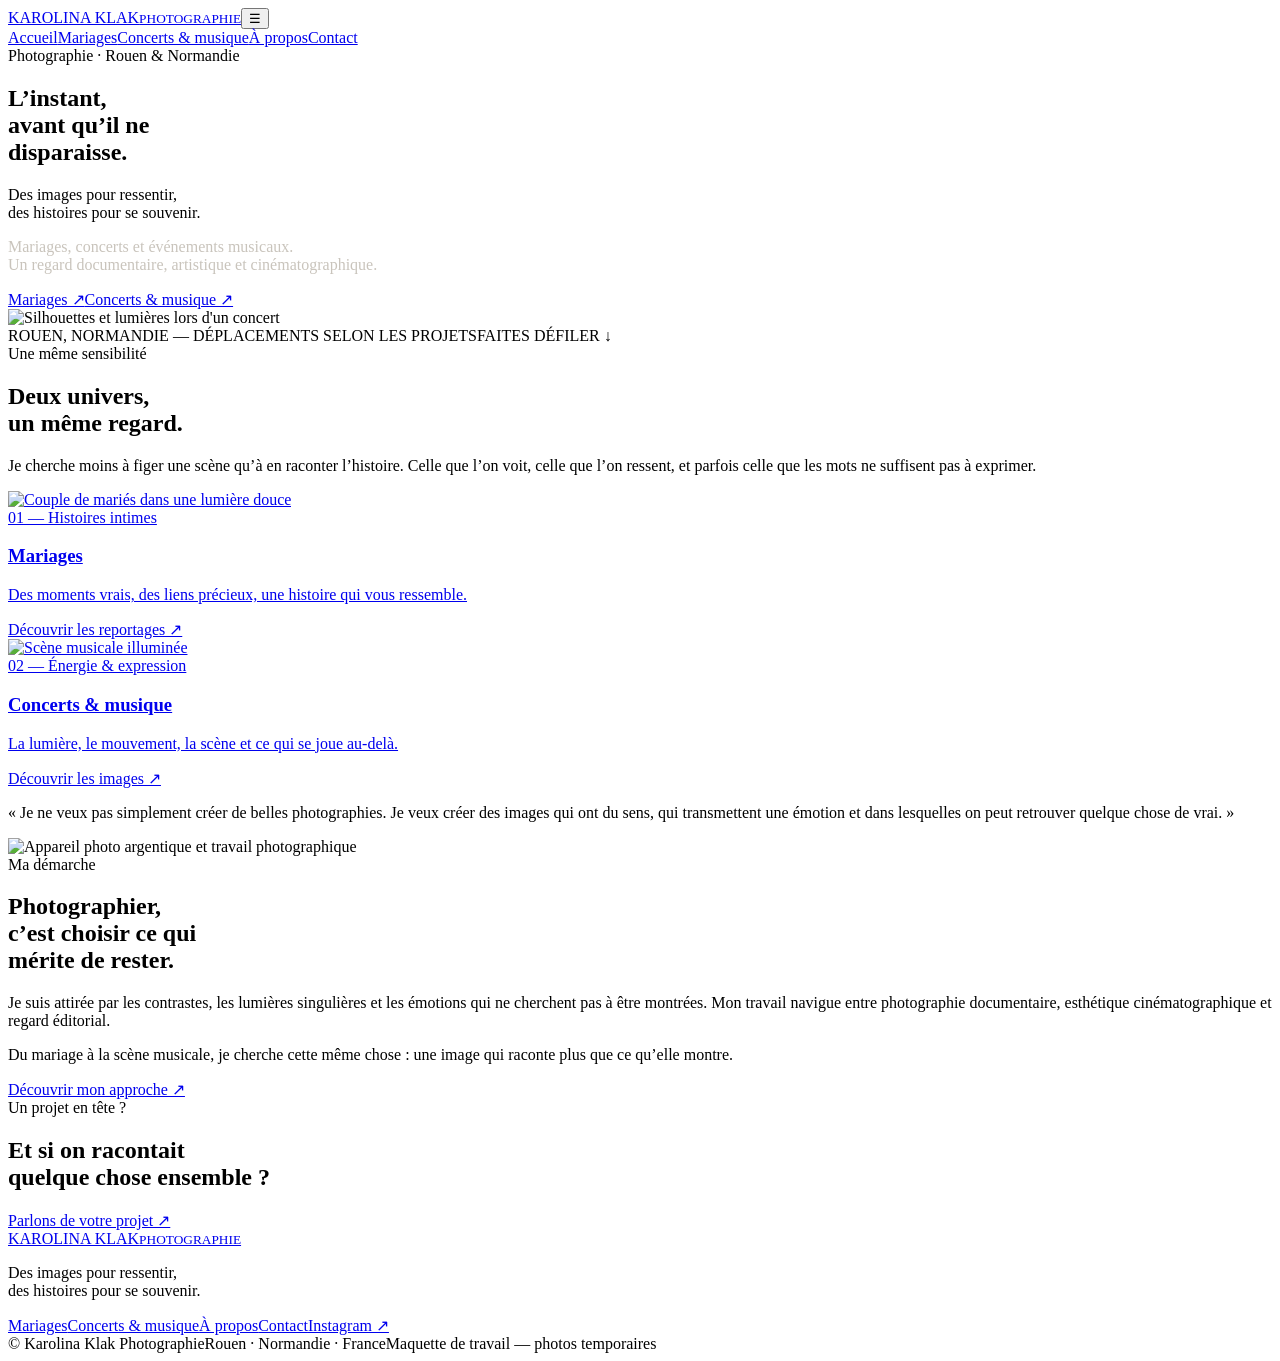
==== index.html @ 5a8fbae1 "Create initial index.html for photography site Initial HTML structure for the photography website, i" ====
<!doctype html><html lang="fr"><head><meta charset="utf-8"><meta name="viewport" content="width=device-width,initial-scale=1"><meta name="description" content="Karolina Klak, photographe à Rouen et en Normandie. Reportages de mariage, concerts et événements musicaux, avec un regard documentaire et cinématographique."><title>Karolina Klak — Photographie</title><link rel="stylesheet" href="styles.css"></head><body>
<header class="topbar"><a class="brand" href="index.html">KAROLINA KLAK<small>PHOTOGRAPHIE</small></a><button class="menu" aria-label="Ouvrir le menu" aria-expanded="false">☰</button><nav class="nav"><a class="active" href="index.html">Accueil</a><a href="mariages.html">Mariages</a><a href="concerts.html">Concerts & musique</a><a href="apropos.html">À propos</a><a href="contact.html">Contact</a></nav></header>
<main><section class="hero"><div class="hero-copy"><span class="eyebrow">Photographie · Rouen & Normandie</span><h1 class="serif">L’instant,<br>avant qu’il ne<br>disparaisse.</h1><p class="lead">Des images pour ressentir,<br>des histoires pour se souvenir.</p><p class="small" style="color:#c9c4bc">Mariages, concerts et événements musicaux.<br>Un regard documentaire, artistique et cinématographique.</p><div class="hero-actions"><a class="btn dark" href="mariages.html">Mariages ↗</a><a class="btn dark" href="concerts.html">Concerts & musique ↗</a></div></div><div class="hero-photo"><img src="https://images.unsplash.com/photo-1501386761578-eac5c94b800a?auto=format&fit=crop&w=1800&q=85" alt="Silhouettes et lumières lors d'un concert"></div><div class="hero-foot"><span>ROUEN, NORMANDIE — DÉPLACEMENTS SELON LES PROJETS</span><span>FAITES DÉFILER ↓</span></div></section>
<section class="section"><div class="section-head"><div><span class="eyebrow">Une même sensibilité</span><h2 class="serif">Deux univers,<br>un même regard.</h2></div><p>Je cherche moins à figer une scène qu’à en raconter l’histoire. Celle que l’on voit, celle que l’on ressent, et parfois celle que les mots ne suffisent pas à exprimer.</p></div><div class="tiles"><a class="tile" href="mariages.html"><img src="https://images.unsplash.com/photo-1519741497674-611481863552?auto=format&fit=crop&w=1000&q=85" alt="Couple de mariés dans une lumière douce"><div class="tile-copy"><span class="eyebrow">01 — Histoires intimes</span><h3 class="serif">Mariages</h3><p>Des moments vrais, des liens précieux, une histoire qui vous ressemble.</p><span class="btn dark">Découvrir les reportages ↗</span></div></a><a class="tile" href="concerts.html"><img src="https://images.unsplash.com/photo-1506157786151-b8491531f063?auto=format&fit=crop&w=1000&q=85" alt="Scène musicale illuminée"><div class="tile-copy"><span class="eyebrow">02 — Énergie & expression</span><h3 class="serif">Concerts & musique</h3><p>La lumière, le mouvement, la scène et ce qui se joue au-delà.</p><span class="btn dark">Découvrir les images ↗</span></div></a></div></section>
<section class="section compact"><p class="quote">« Je ne veux pas simplement créer de belles photographies. Je veux créer des images qui ont du sens, qui transmettent une émotion et dans lesquelles on peut retrouver quelque chose de vrai. »</p></section>
<section class="section"><div class="split"><div class="split-image"><img src="https://images.unsplash.com/photo-1452587925148-ce544e77e70d?auto=format&fit=crop&w=1100&q=85" alt="Appareil photo argentique et travail photographique"></div><div class="split-copy"><span class="eyebrow">Ma démarche</span><h2 class="serif">Photographier,<br>c’est choisir ce qui<br>mérite de rester.</h2><p>Je suis attirée par les contrastes, les lumières singulières et les émotions qui ne cherchent pas à être montrées. Mon travail navigue entre photographie documentaire, esthétique cinématographique et regard éditorial.</p><p>Du mariage à la scène musicale, je cherche cette même chose : une image qui raconte plus que ce qu’elle montre.</p><a class="btn" href="apropos.html">Découvrir mon approche ↗</a></div></div></section>
<section class="banner"><div><span class="eyebrow">Un projet en tête ?</span><h2 class="serif">Et si on racontait<br>quelque chose ensemble ?</h2></div><a class="btn dark" href="contact.html">Parlons de votre projet ↗</a></section></main>
<footer class="footer"><div class="footer-top"><div><a class="brand" href="index.html">KAROLINA KLAK<small>PHOTOGRAPHIE</small></a><p>Des images pour ressentir,<br>des histoires pour se souvenir.</p></div><div class="footer-links"><a href="mariages.html">Mariages</a><a href="concerts.html">Concerts & musique</a><a href="apropos.html">À propos</a><a href="contact.html">Contact</a><a href="https://www.instagram.com/" target="_blank" rel="noreferrer">Instagram ↗</a></div></div><div class="footer-bottom"><span>© Karolina Klak Photographie</span><span>Rouen · Normandie · France</span><span>Maquette de travail — photos temporaires</span></div></footer><script src="script.js"></script></body></html>
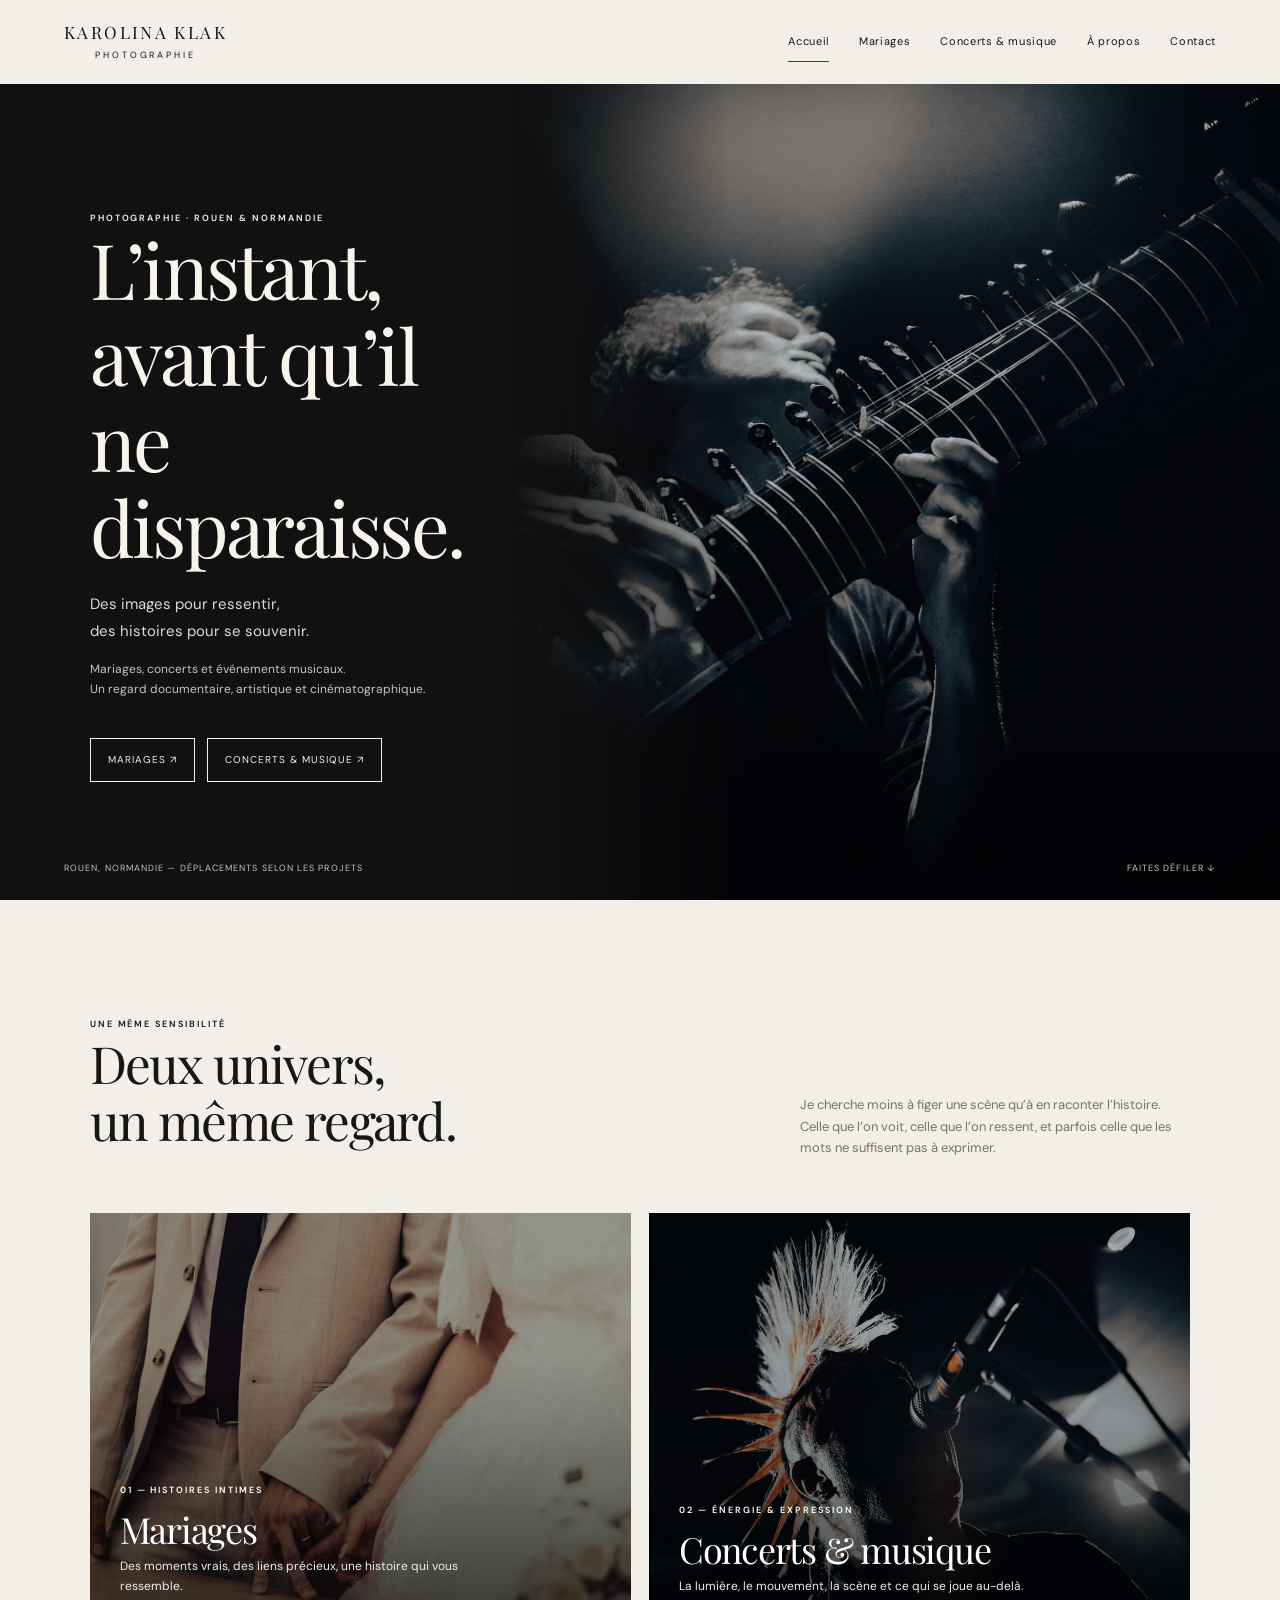
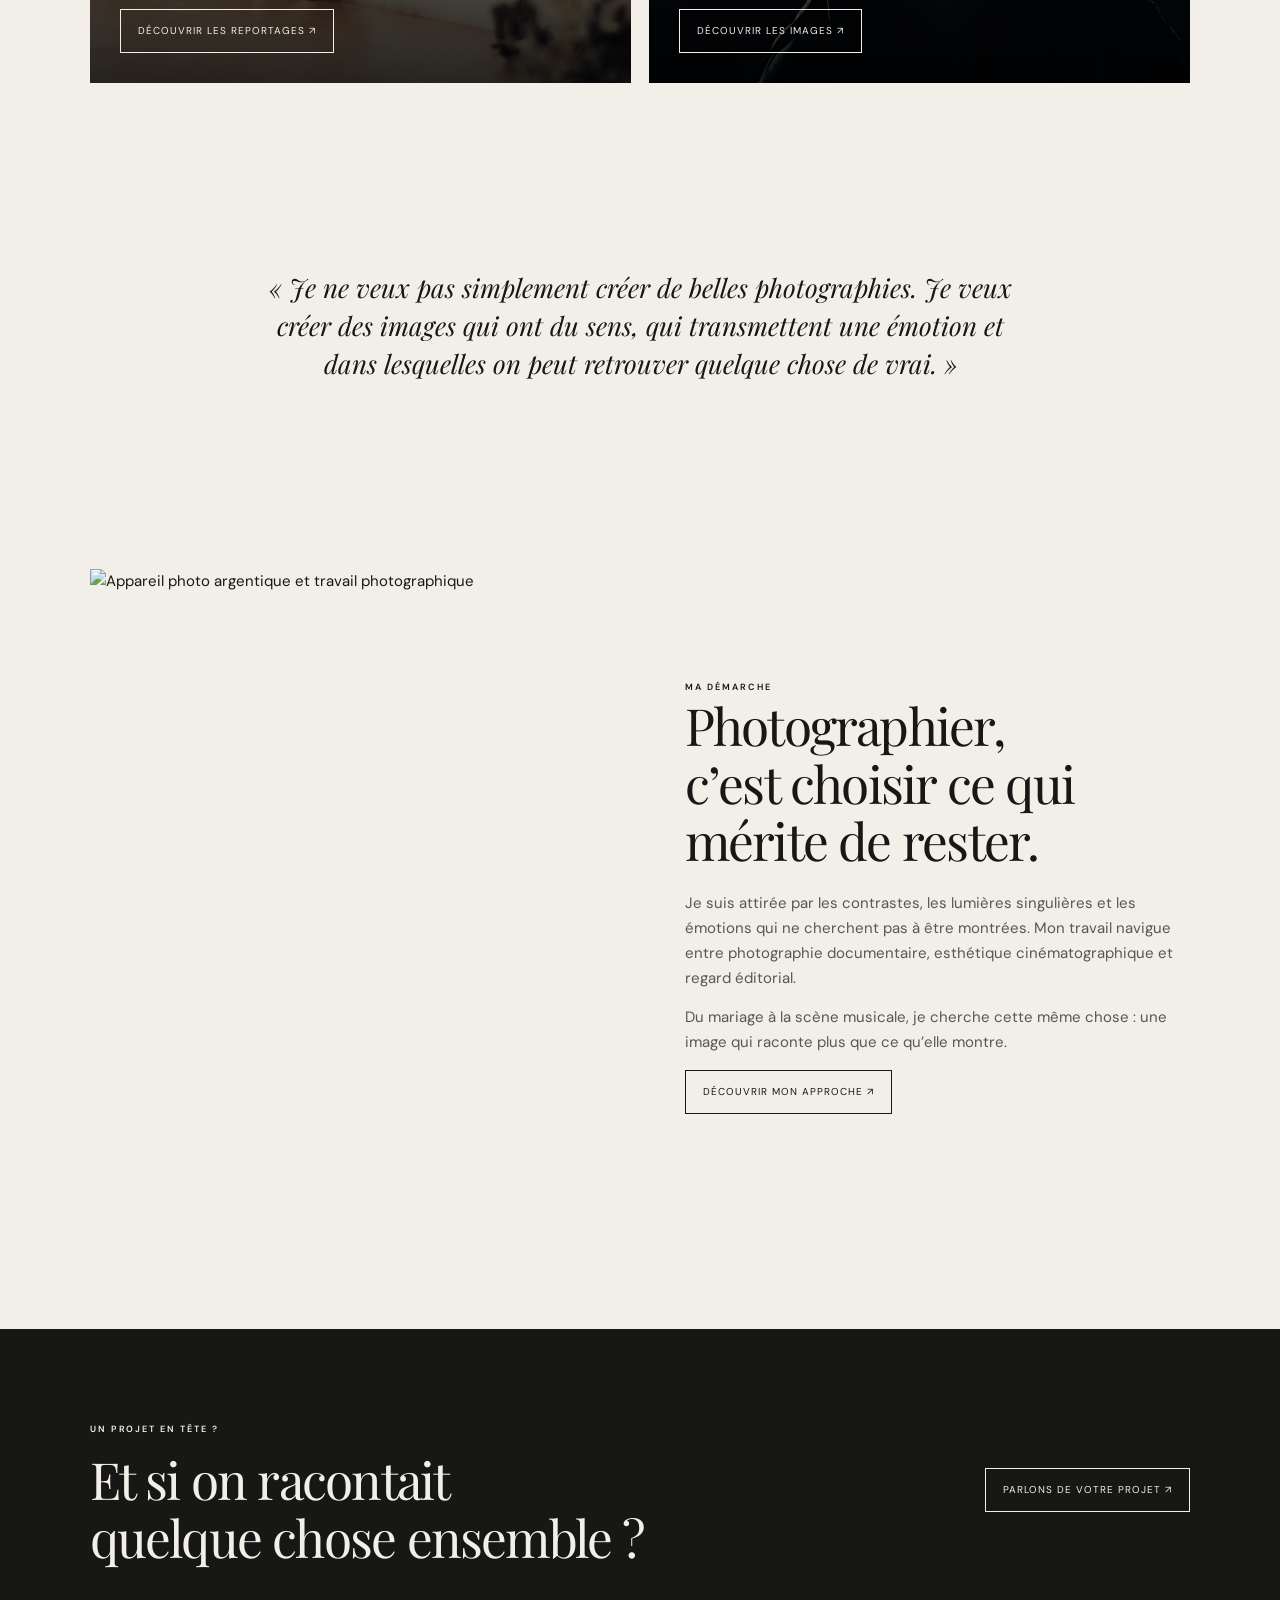
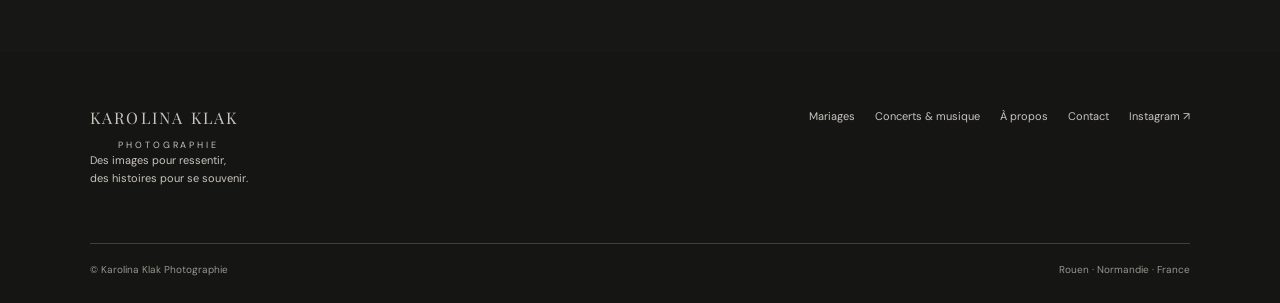
==== commit 5fdfbe86: "update photos concerts" ====
--- a/index.html
+++ b/index.html
@@ -1,8 +1,102 @@
-<!doctype html><html lang="fr"><head><meta charset="utf-8"><meta name="viewport" content="width=device-width,initial-scale=1"><meta name="description" content="Karolina Klak, photographe à Rouen et en Normandie. Reportages de mariage, concerts et événements musicaux, avec un regard documentaire et cinématographique."><title>Karolina Klak — Photographie</title><link rel="stylesheet" href="styles.css"></head><body>
-<header class="topbar"><a class="brand" href="index.html">KAROLINA KLAK<small>PHOTOGRAPHIE</small></a><button class="menu" aria-label="Ouvrir le menu" aria-expanded="false">☰</button><nav class="nav"><a class="active" href="index.html">Accueil</a><a href="mariages.html">Mariages</a><a href="concerts.html">Concerts & musique</a><a href="apropos.html">À propos</a><a href="contact.html">Contact</a></nav></header>
-<main><section class="hero"><div class="hero-copy"><span class="eyebrow">Photographie · Rouen & Normandie</span><h1 class="serif">L’instant,<br>avant qu’il ne<br>disparaisse.</h1><p class="lead">Des images pour ressentir,<br>des histoires pour se souvenir.</p><p class="small" style="color:#c9c4bc">Mariages, concerts et événements musicaux.<br>Un regard documentaire, artistique et cinématographique.</p><div class="hero-actions"><a class="btn dark" href="mariages.html">Mariages ↗</a><a class="btn dark" href="concerts.html">Concerts & musique ↗</a></div></div><div class="hero-photo"><img src="https://images.unsplash.com/photo-1501386761578-eac5c94b800a?auto=format&fit=crop&w=1800&q=85" alt="Silhouettes et lumières lors d'un concert"></div><div class="hero-foot"><span>ROUEN, NORMANDIE — DÉPLACEMENTS SELON LES PROJETS</span><span>FAITES DÉFILER ↓</span></div></section>
-<section class="section"><div class="section-head"><div><span class="eyebrow">Une même sensibilité</span><h2 class="serif">Deux univers,<br>un même regard.</h2></div><p>Je cherche moins à figer une scène qu’à en raconter l’histoire. Celle que l’on voit, celle que l’on ressent, et parfois celle que les mots ne suffisent pas à exprimer.</p></div><div class="tiles"><a class="tile" href="mariages.html"><img src="https://images.unsplash.com/photo-1519741497674-611481863552?auto=format&fit=crop&w=1000&q=85" alt="Couple de mariés dans une lumière douce"><div class="tile-copy"><span class="eyebrow">01 — Histoires intimes</span><h3 class="serif">Mariages</h3><p>Des moments vrais, des liens précieux, une histoire qui vous ressemble.</p><span class="btn dark">Découvrir les reportages ↗</span></div></a><a class="tile" href="concerts.html"><img src="https://images.unsplash.com/photo-1506157786151-b8491531f063?auto=format&fit=crop&w=1000&q=85" alt="Scène musicale illuminée"><div class="tile-copy"><span class="eyebrow">02 — Énergie & expression</span><h3 class="serif">Concerts & musique</h3><p>La lumière, le mouvement, la scène et ce qui se joue au-delà.</p><span class="btn dark">Découvrir les images ↗</span></div></a></div></section>
-<section class="section compact"><p class="quote">« Je ne veux pas simplement créer de belles photographies. Je veux créer des images qui ont du sens, qui transmettent une émotion et dans lesquelles on peut retrouver quelque chose de vrai. »</p></section>
-<section class="section"><div class="split"><div class="split-image"><img src="https://images.unsplash.com/photo-1452587925148-ce544e77e70d?auto=format&fit=crop&w=1100&q=85" alt="Appareil photo argentique et travail photographique"></div><div class="split-copy"><span class="eyebrow">Ma démarche</span><h2 class="serif">Photographier,<br>c’est choisir ce qui<br>mérite de rester.</h2><p>Je suis attirée par les contrastes, les lumières singulières et les émotions qui ne cherchent pas à être montrées. Mon travail navigue entre photographie documentaire, esthétique cinématographique et regard éditorial.</p><p>Du mariage à la scène musicale, je cherche cette même chose : une image qui raconte plus que ce qu’elle montre.</p><a class="btn" href="apropos.html">Découvrir mon approche ↗</a></div></div></section>
-<section class="banner"><div><span class="eyebrow">Un projet en tête ?</span><h2 class="serif">Et si on racontait<br>quelque chose ensemble ?</h2></div><a class="btn dark" href="contact.html">Parlons de votre projet ↗</a></section></main>
-<footer class="footer"><div class="footer-top"><div><a class="brand" href="index.html">KAROLINA KLAK<small>PHOTOGRAPHIE</small></a><p>Des images pour ressentir,<br>des histoires pour se souvenir.</p></div><div class="footer-links"><a href="mariages.html">Mariages</a><a href="concerts.html">Concerts & musique</a><a href="apropos.html">À propos</a><a href="contact.html">Contact</a><a href="https://www.instagram.com/" target="_blank" rel="noreferrer">Instagram ↗</a></div></div><div class="footer-bottom"><span>© Karolina Klak Photographie</span><span>Rouen · Normandie · France</span><span>Maquette de travail — photos temporaires</span></div></footer><script src="script.js"></script></body></html>
+<!doctype html>
+<html lang="fr">
+
+<head>
+    <meta charset="utf-8">
+    <meta name="viewport" content="width=device-width,initial-scale=1">
+    <meta name="description"
+        content="Karolina Klak, photographe à Rouen et en Normandie. Reportages de mariage, concerts et événements musicaux, avec un regard documentaire et cinématographique.">
+    <title>Karolina Klak — Photographie</title>
+    <link rel="stylesheet" href="styles.css">
+</head>
+
+<body>
+    <header class="topbar"><a class="brand" href="index.html">KAROLINA KLAK<small>PHOTOGRAPHIE</small></a><button
+            class="menu" aria-label="Ouvrir le menu" aria-expanded="false">☰</button>
+        <nav class="nav"><a class="active" href="index.html">Accueil</a><a href="mariages.html">Mariages</a><a
+                href="concerts.html">Concerts & musique</a><a href="apropos.html">À propos</a><a
+                href="contact.html">Contact</a></nav>
+    </header>
+    <main>
+        <section class="hero">
+            <div class="hero-copy"><span class="eyebrow">Photographie · Rouen & Normandie</span>
+                <h1 class="serif">L’instant,<br>avant qu’il ne<br>disparaisse.</h1>
+                <p class="lead">Des images pour ressentir,<br>des histoires pour se souvenir.</p>
+                <p class="small" style="color:#c9c4bc">Mariages, concerts et événements musicaux.<br>Un regard
+                    documentaire, artistique et cinématographique.</p>
+                <div class="hero-actions"><a class="btn dark" href="mariages.html">Mariages ↗</a><a class="btn dark"
+                        href="concerts.html">Concerts & musique ↗</a></div>
+            </div>
+            <div class="hero-photo"><img
+                    src="src\DSCF5292.jpg"
+                    alt="Silhouettes et lumières lors d'un concert"></div>
+            <div class="hero-foot"><span>ROUEN, NORMANDIE — DÉPLACEMENTS SELON LES PROJETS</span><span>FAITES DÉFILER
+                    ↓</span></div>
+        </section>
+        <section class="section">
+            <div class="section-head">
+                <div><span class="eyebrow">Une même sensibilité</span>
+                    <h2 class="serif">Deux univers,<br>un même regard.</h2>
+                </div>
+                <p>Je cherche moins à figer une scène qu’à en raconter l’histoire. Celle que l’on voit, celle que l’on
+                    ressent, et parfois celle que les mots ne suffisent pas à exprimer.</p>
+            </div>
+            <div class="tiles"><a class="tile" href="mariages.html"><img
+                        src="src\DSCF5938.jpg"
+                        alt="Couple de mariés dans une lumière douce">
+                    <div class="tile-copy"><span class="eyebrow">01 — Histoires intimes</span>
+                        <h3 class="serif">Mariages</h3>
+                        <p>Des moments vrais, des liens précieux, une histoire qui vous ressemble.</p><span
+                            class="btn dark">Découvrir les reportages ↗</span>
+                    </div>
+                </a><a class="tile" href="concerts.html"><img
+                        src="src\DSCF5816.jpg"
+                        alt="Scène musicale illuminée">
+                    <div class="tile-copy"><span class="eyebrow">02 — Énergie & expression</span>
+                        <h3 class="serif">Concerts & musique</h3>
+                        <p>La lumière, le mouvement, la scène et ce qui se joue au-delà.</p><span
+                            class="btn dark">Découvrir les images ↗</span>
+                    </div>
+                </a></div>
+        </section>
+        <section class="section compact">
+            <p class="quote">« Je ne veux pas simplement créer de belles photographies. Je veux créer des images qui ont
+                du sens, qui transmettent une émotion et dans lesquelles on peut retrouver quelque chose de vrai. »</p>
+        </section>
+        <section class="section">
+            <div class="split">
+                <div class="split-image"><img
+                        src="https://images.unsplash.com/photo-1452587925148-ce544e77e70d?auto=format&fit=crop&w=1100&q=85"
+                        alt="Appareil photo argentique et travail photographique"></div>
+                <div class="split-copy"><span class="eyebrow">Ma démarche</span>
+                    <h2 class="serif">Photographier,<br>c’est choisir ce qui<br>mérite de rester.</h2>
+                    <p>Je suis attirée par les contrastes, les lumières singulières et les émotions qui ne cherchent pas
+                        à être montrées. Mon travail navigue entre photographie documentaire, esthétique
+                        cinématographique et regard éditorial.</p>
+                    <p>Du mariage à la scène musicale, je cherche cette même chose : une image qui raconte plus que ce
+                        qu’elle montre.</p><a class="btn" href="apropos.html">Découvrir mon approche ↗</a>
+                </div>
+            </div>
+        </section>
+        <section class="banner">
+            <div><span class="eyebrow">Un projet en tête ?</span>
+                <h2 class="serif">Et si on racontait<br>quelque chose ensemble ?</h2>
+            </div><a class="btn dark" href="contact.html">Parlons de votre projet ↗</a>
+        </section>
+    </main>
+    <footer class="footer">
+        <div class="footer-top">
+            <div><a class="brand" href="index.html">KAROLINA KLAK<small>PHOTOGRAPHIE</small></a>
+                <p>Des images pour ressentir,<br>des histoires pour se souvenir.</p>
+            </div>
+            <div class="footer-links"><a href="mariages.html">Mariages</a><a href="concerts.html">Concerts &
+                    musique</a><a href="apropos.html">À propos</a><a href="contact.html">Contact</a><a
+                    href="https://www.instagram.com/" target="_blank" rel="noreferrer">Instagram ↗</a></div>
+        </div>
+        <div class="footer-bottom"><span>© Karolina Klak Photographie</span><span>Rouen · Normandie ·
+                France</span></div>
+    </footer>
+    <script src="script.js"></script>
+</body>
+
+</html>
--- a/styles.css
+++ b/styles.css
@@ -0,0 +1,3 @@
+@import url('https://fonts.googleapis.com/css2?family=DM+Sans:wght@400;500;600&family=Playfair+Display:wght@400;500;600&display=swap');
+:root{--ink:#171715;--paper:#f2efe8;--muted:#77746e;--line:rgba(23,23,21,.18);--wine:#692c30;--white:#fffdf8;--serif:'Playfair Display',Georgia,serif;--sans:'DM Sans',Arial,sans-serif}*{box-sizing:border-box}html{scroll-behavior:smooth}body{margin:0;background:var(--paper);color:var(--ink);font-family:var(--sans);font-size:15px;line-height:1.65}a{color:inherit;text-decoration:none}img{display:block;width:100%;height:100%;object-fit:cover}button,input,textarea,select{font:inherit}.topbar{height:84px;padding:0 5vw;display:flex;align-items:center;justify-content:space-between;background:var(--paper);position:relative;z-index:5}.brand{font-family:var(--serif);font-size:17px;letter-spacing:.14em;line-height:1.1}.brand small{display:block;font:9px var(--sans);letter-spacing:.32em;text-align:center;margin-top:7px}.nav{display:flex;gap:30px;font-size:11px;letter-spacing:.06em}.nav a{padding:10px 0;border-bottom:1px solid transparent}.nav a:hover,.nav a.active{border-color:var(--wine)}.menu{display:none;background:none;border:0;font-size:24px}.eyebrow{text-transform:uppercase;letter-spacing:.22em;font-size:9px;font-weight:600}.serif{font-family:var(--serif);font-weight:400;line-height:1.12;letter-spacing:-.035em}h1,h2,h3,p{margin-top:0}h1{font-size:clamp(42px,6vw,82px);margin-bottom:22px}h2{font-size:clamp(34px,4vw,56px);margin-bottom:22px}h3{font-size:26px}.lead{font-size:17px;max-width:600px;line-height:1.8}.small{font-size:12px;color:var(--muted)}.btn{display:inline-flex;align-items:center;gap:22px;padding:13px 17px;border:1px solid currentColor;font-size:10px;text-transform:uppercase;letter-spacing:.1em;transition:.2s}.btn:hover{background:var(--paper);color:var(--ink)}.btn.dark{border-color:var(--paper);color:var(--paper)}.btn.dark:hover{background:var(--paper);color:var(--ink)}.hero{min-height:calc(100vh - 84px);background:#111;color:#f8f4ec;display:grid;grid-template-columns: .78fr 1.22fr;position:relative;overflow:hidden}.hero-copy{padding:9vh 4vw 8vh 7vw;display:flex;flex-direction:column;justify-content:center;align-items:flex-start;z-index:1}.hero h1{max-width:510px}.hero .lead{font-size:15px;max-width:380px;color:#dedbd5}.hero-photo{min-height:600px;position:relative}.hero-photo:after{content:'';position:absolute;inset:0;background:linear-gradient(90deg,#111 0%,transparent 28%),linear-gradient(0deg,rgba(0,0,0,.25),transparent 30%)}.hero-photo img{filter:brightness(.78)}.hero-actions{display:flex;gap:12px;flex-wrap:wrap;margin-top:26px}.hero-foot{position:absolute;bottom:24px;left:5vw;right:5vw;display:flex;justify-content:space-between;font-size:9px;letter-spacing:.12em;color:#c9c4bc;z-index:2}.section{padding:110px 7vw}.section.compact{padding:76px 7vw}.section-head{display:flex;align-items:end;justify-content:space-between;gap:30px;margin-bottom:42px}.section-head p{max-width:390px;color:var(--muted);font-size:13px}.split{display:grid;grid-template-columns:1fr 1fr;gap:7vw;align-items:center}.split-image{height:650px;max-height:78vh;overflow:hidden}.split-copy{max-width:530px}.split-copy p{color:#595750}.tiles{display:grid;grid-template-columns:1fr 1fr;gap:18px}.tile{position:relative;min-height:470px;overflow:hidden;background:#222;color:#fff}.tile img{position:absolute;inset:0;transition:transform .6s;filter:brightness(.72)}.tile:hover img{transform:scale(1.035)}.tile:after{content:'';position:absolute;inset:0;background:linear-gradient(0deg,rgba(0,0,0,.72),transparent 70%)}.tile-copy{position:absolute;z-index:1;bottom:30px;left:30px;right:25px}.tile-copy h3{font-size:36px;margin:8px 0}.tile-copy p{font-size:12px;max-width:350px;color:#eee}.quote{font:italic 26px/1.45 var(--serif);max-width:780px;margin:0 auto;text-align:center}.gallery{display:grid;grid-template-columns:repeat(3,1fr);gap:10px}.gallery .shot{height:420px;overflow:hidden;background:#ddd}.gallery .shot:nth-child(3n+2){height:340px;margin-top:60px}.gallery img{transition:transform .5s}.gallery .shot:hover img{transform:scale(1.04)}.filters{display:flex;gap:24px;flex-wrap:wrap;margin:24px 0 35px;font-size:11px}.filters a{border-bottom:1px solid var(--line);padding-bottom:6px}.filters a:hover{border-color:var(--wine)}.banner{background:var(--ink);color:var(--paper);padding:86px 7vw;display:flex;justify-content:space-between;align-items:center;gap:30px}.banner h2{max-width:650px;margin:12px 0 0}.page-hero{display:grid;grid-template-columns:1fr 1fr;min-height:550px;background:var(--ink);color:var(--paper)}.page-hero-copy{padding:90px 7vw;display:flex;flex-direction:column;justify-content:center;align-items:flex-start}.page-hero-image{min-height:500px}.page-hero-image img{filter:brightness(.82)}.intro{max-width:780px;margin:0 auto;text-align:center}.intro p{color:#5d5a54}.steps{display:grid;grid-template-columns:repeat(3,1fr);gap:35px}.step{border-top:1px solid var(--line);padding-top:20px}.step b{font:24px var(--serif);color:var(--wine)}.step h3{font-size:22px;margin:14px 0}.contact-grid{display:grid;grid-template-columns:.8fr 1.2fr;gap:8vw}.form{display:grid;grid-template-columns:1fr 1fr;gap:18px}.field{display:flex;flex-direction:column;gap:7px}.field.full{grid-column:1/-1}.field label{font-size:10px;text-transform:uppercase;letter-spacing:.12em}.field input,.field textarea,.field select{border:0;border-bottom:1px solid var(--line);background:transparent;padding:12px 0;outline:none;border-radius:0}.field textarea{min-height:100px;resize:vertical}.form-note{font-size:11px;color:var(--muted)}.footer{background:#151514;color:#f2efe8;padding:55px 7vw 25px}.footer-top{display:flex;justify-content:space-between;gap:30px;align-items:flex-start;padding-bottom:45px}.footer .brand{font-size:16px}.footer p,.footer a{color:#c9c5bd;font-size:11px}.footer-links{display:flex;gap:20px;flex-wrap:wrap}.footer-bottom{border-top:1px solid #41403c;padding-top:18px;display:flex;justify-content:space-between;color:#99958e;font-size:10px}.about-photo{height:650px}.story-row{display:grid;grid-template-columns:1fr 1fr;gap:12px;margin-top:45px}.story-row .shot{height:350px}.note{font-size:11px;color:var(--muted)}
+@media(max-width:800px){.topbar{height:72px;padding:0 22px}.menu{display:block}.nav{display:none;position:absolute;top:72px;left:0;right:0;padding:20px 24px 26px;background:var(--paper);flex-direction:column;gap:8px;border-bottom:1px solid var(--line)}.nav.open{display:flex}.nav a{padding:12px 0}.hero{min-height:unset;display:flex;flex-direction:column-reverse}.hero-photo{min-height:47vh;height:47vh}.hero-photo:after{background:linear-gradient(0deg,#111,transparent 45%)}.hero-copy{padding:38px 25px 100px}.hero h1{font-size:52px}.hero-foot{left:25px;right:25px;bottom:22px}.section,.section.compact{padding:68px 24px}.split,.page-hero,.contact-grid{grid-template-columns:1fr}.split{gap:28px}.split-image{height:460px;max-height:none}.tiles{grid-template-columns:1fr}.tile{min-height:400px}.section-head{display:block}.section-head p{margin-top:15px}.gallery{grid-template-columns:1fr 1fr;gap:7px}.gallery .shot,.gallery .shot:nth-child(3n+2){height:270px;margin-top:0}.page-hero-copy{padding:65px 25px}.page-hero-image{min-height:350px;height:45vh}.banner{padding:60px 25px;display:block}.banner .btn{margin-top:24px}.steps{grid-template-columns:1fr;gap:25px}.contact-grid{gap:40px}.form{grid-template-columns:1fr}.field.full{grid-column:auto}.footer{padding:40px 24px 20px}.footer-top{display:block}.footer-links{margin-top:24px}.footer-bottom{gap:12px;flex-direction:column}.about-photo{height:460px}.story-row{grid-template-columns:1fr}.story-row .shot{height:300px}}
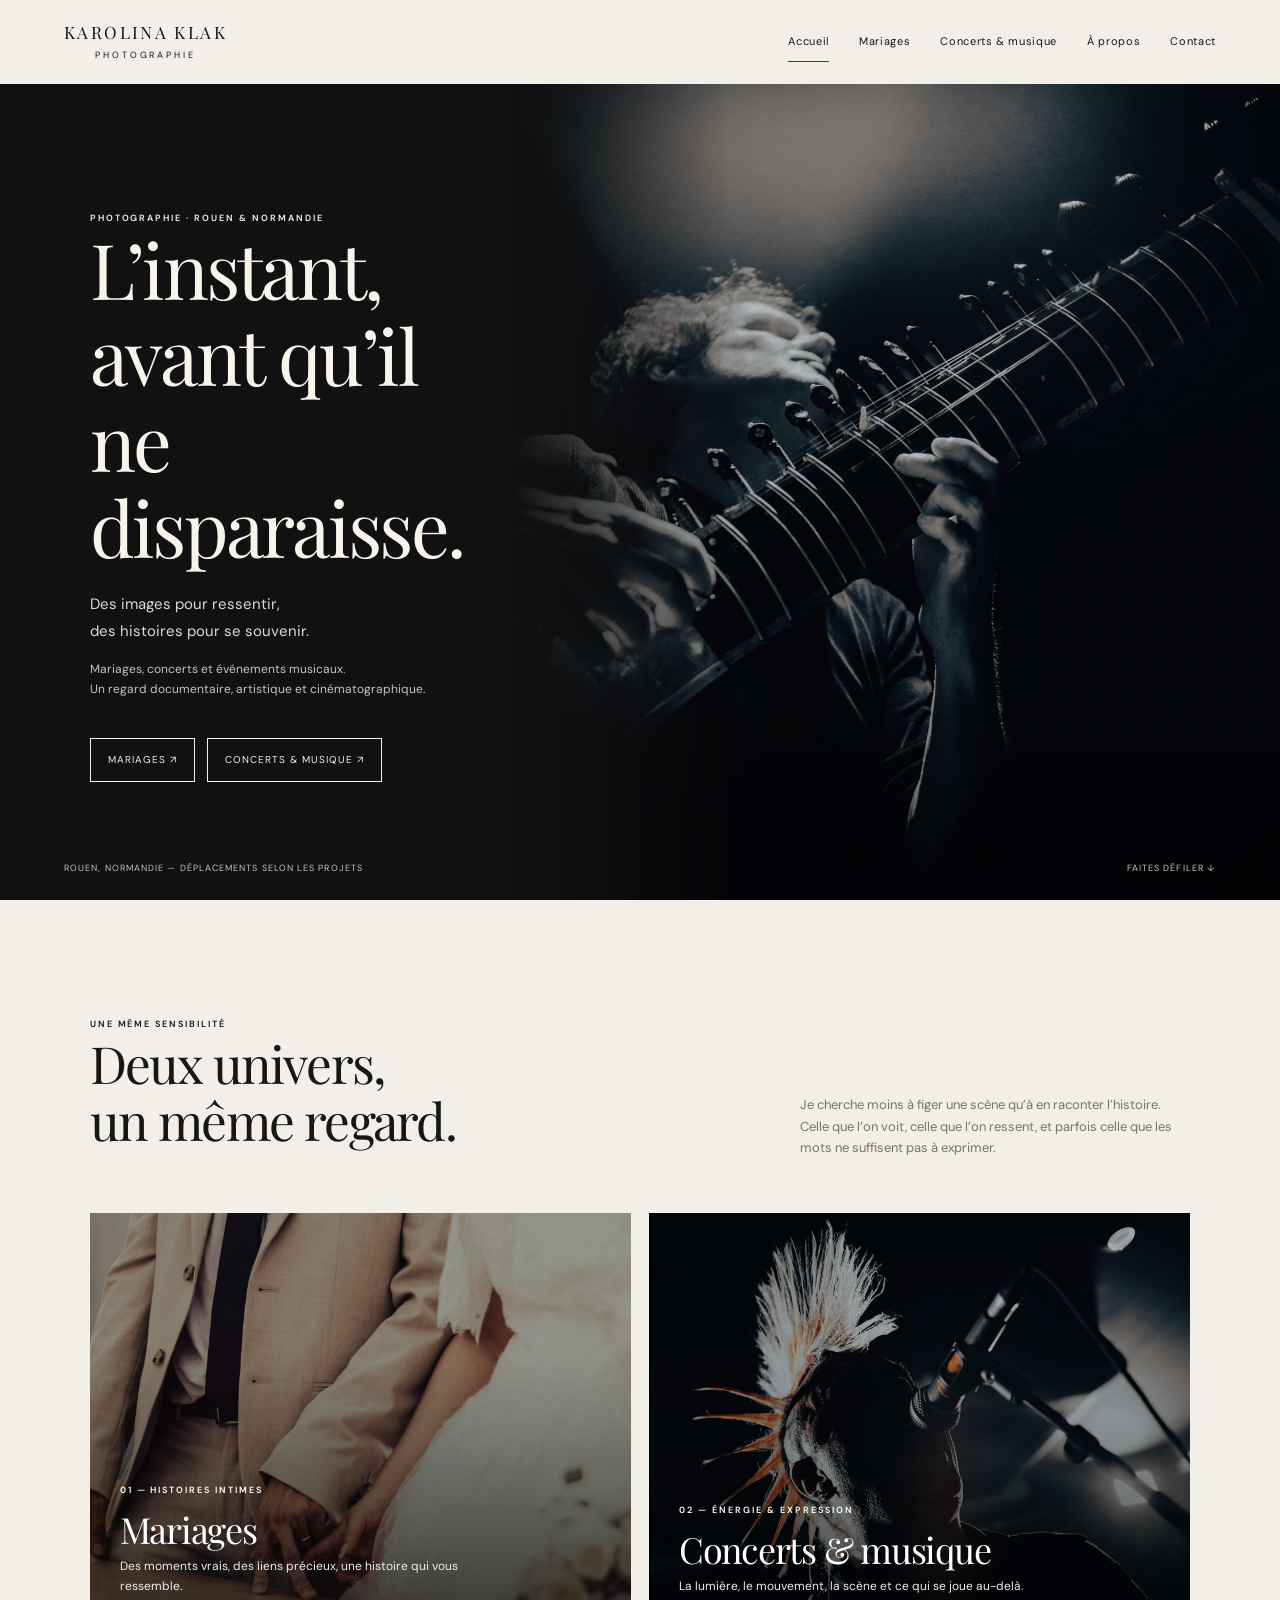
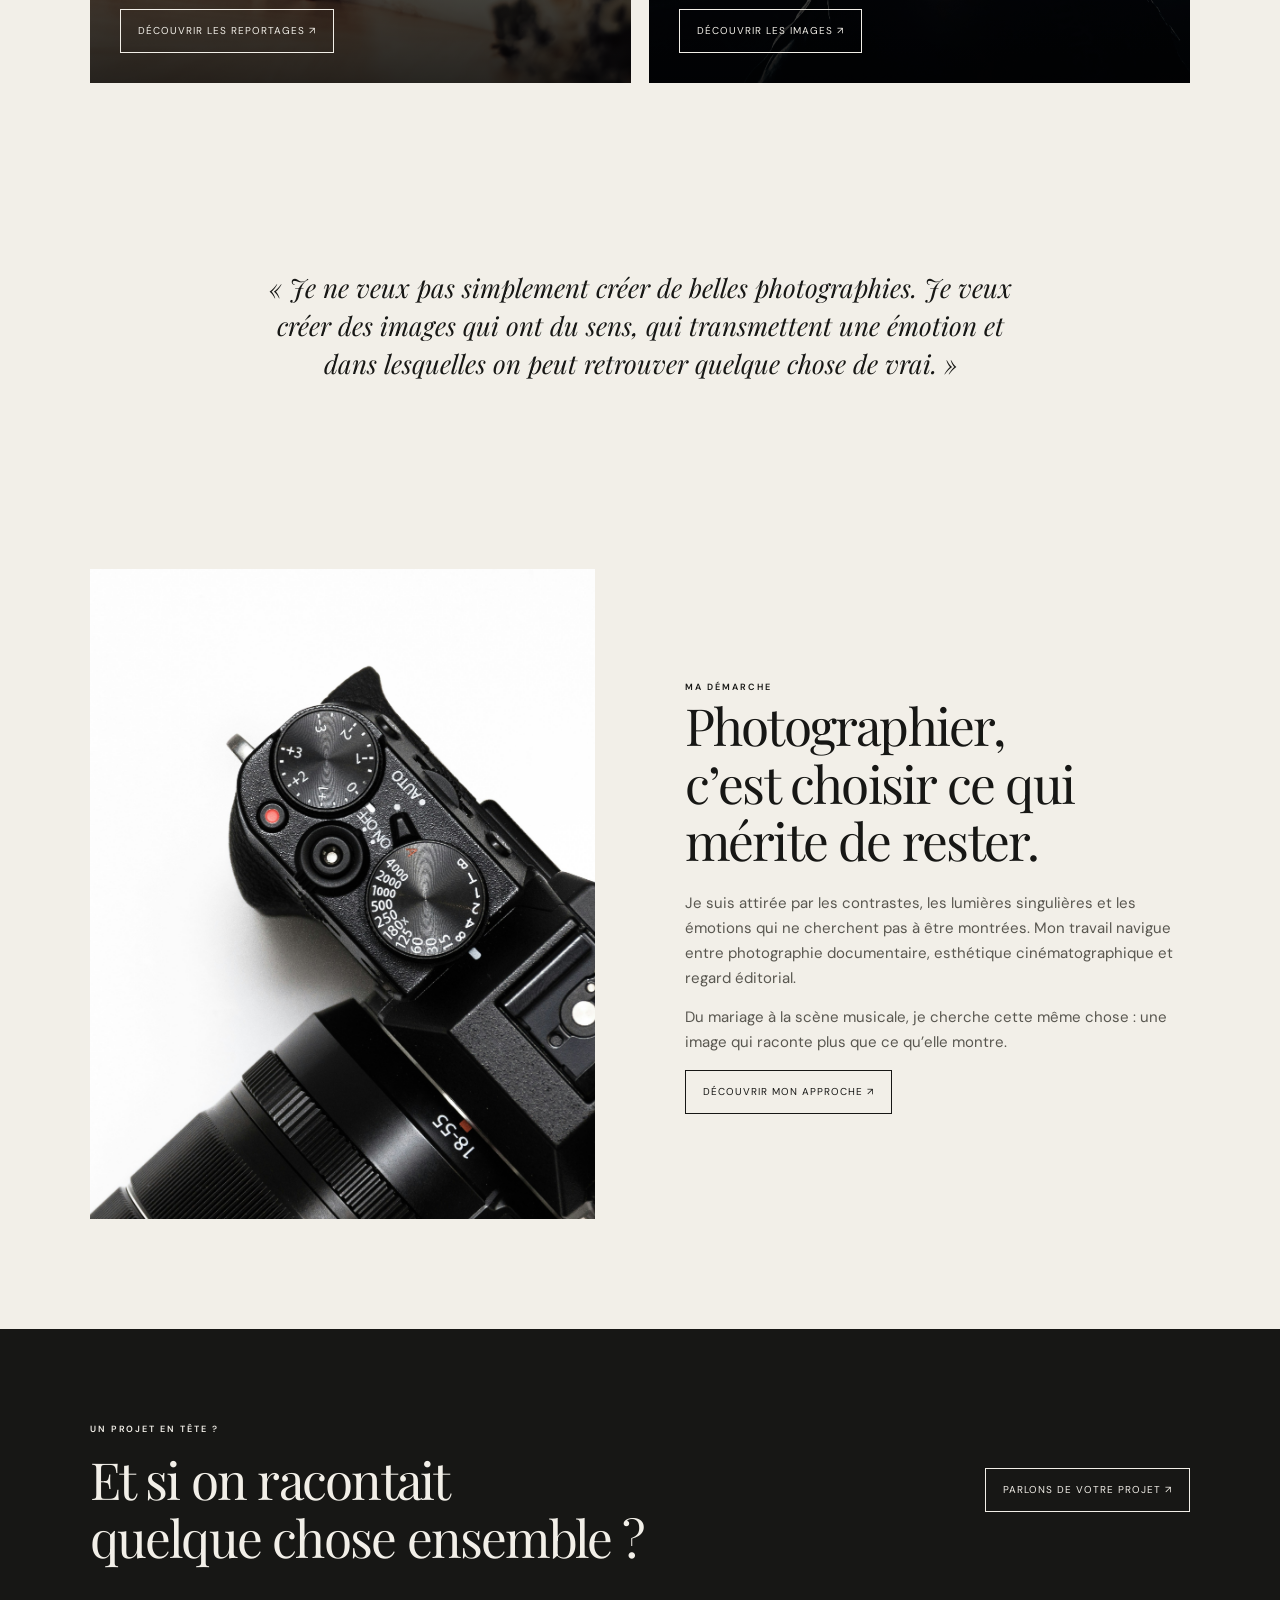
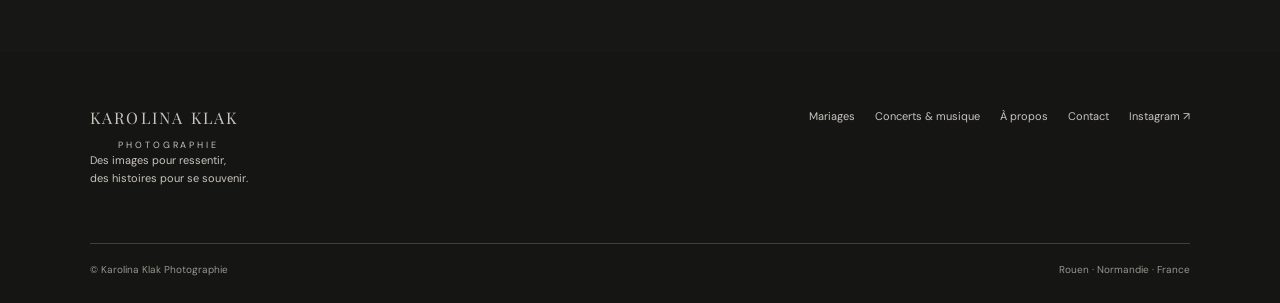
==== commit 5b601bc1: "Feature : added pics and details in apropos, concerts and home pages." ====
--- a/index.html
+++ b/index.html
@@ -66,8 +66,8 @@
         <section class="section">
             <div class="split">
                 <div class="split-image"><img
-                        src="https://images.unsplash.com/photo-1452587925148-ce544e77e70d?auto=format&fit=crop&w=1100&q=85"
-                        alt="Appareil photo argentique et travail photographique"></div>
+                        src="src/fufjilm_camera.jpg"
+                        alt="Appareil photo"></div>
                 <div class="split-copy"><span class="eyebrow">Ma démarche</span>
                     <h2 class="serif">Photographier,<br>c’est choisir ce qui<br>mérite de rester.</h2>
                     <p>Je suis attirée par les contrastes, les lumières singulières et les émotions qui ne cherchent pas
